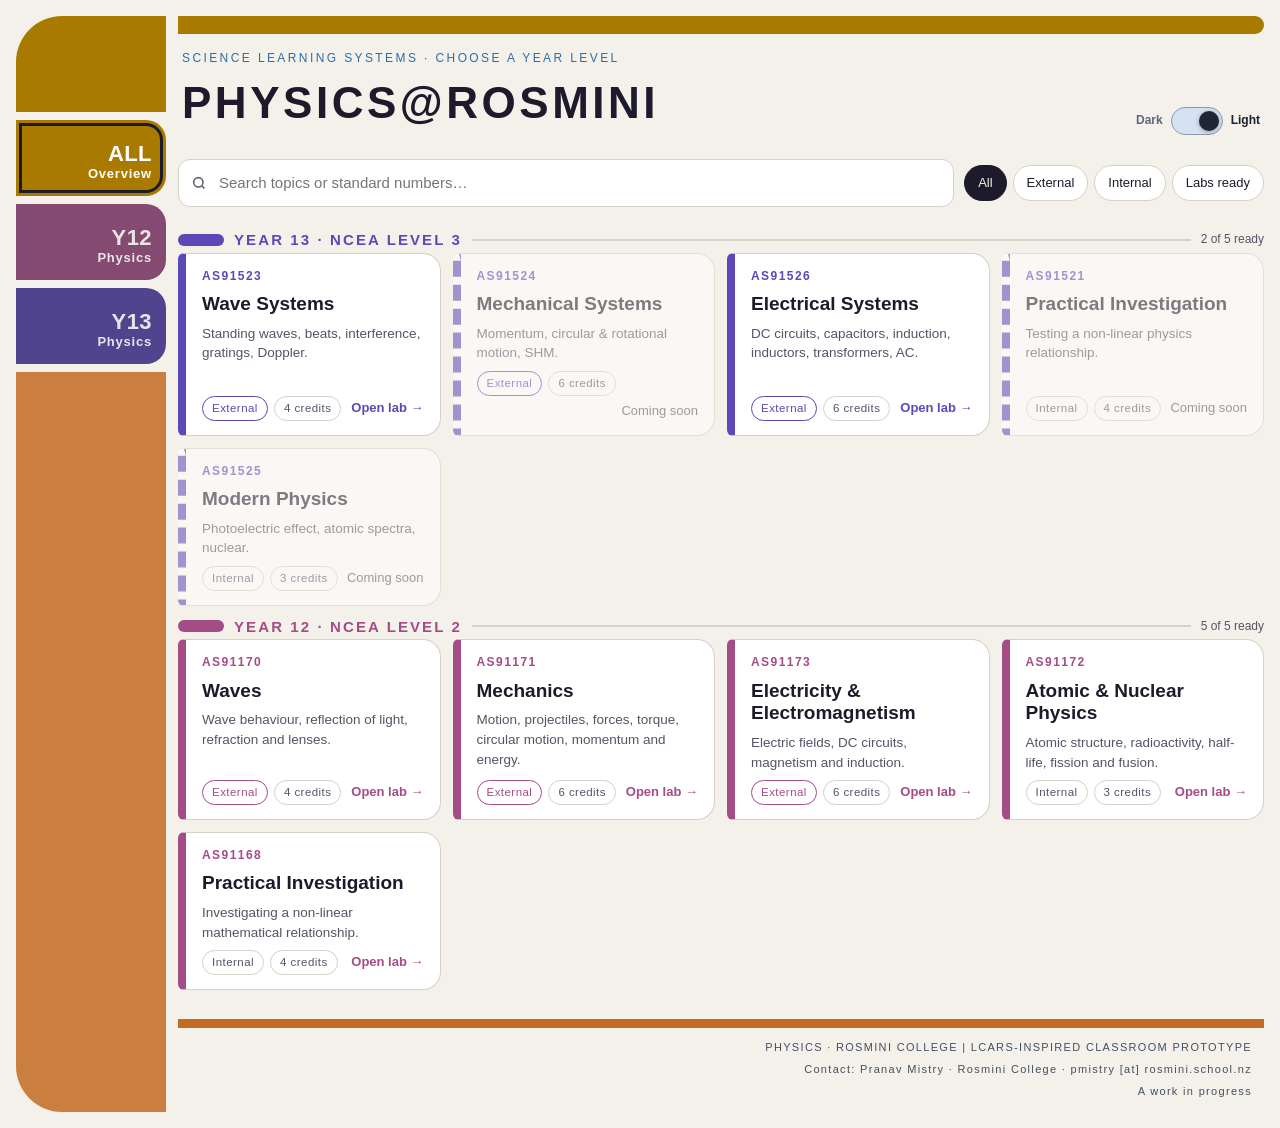
==== index.html @ 9a58778e "Year 12 Atomic & Nuclear Physics lab (AS91172), linked from the home page New y12/nuclear.html in th" ====
<!DOCTYPE html>
<html lang="en">
<head>
<!-- Google tag (gtag.js) -->
<script async src="https://www.googletagmanager.com/gtag/js?id=G-SY24GC7K0S"></script>
<script>
  window.dataLayer = window.dataLayer || [];
  function gtag(){dataLayer.push(arguments);}
  gtag('js', new Date());

  gtag('config', 'G-SY24GC7K0S');
</script>
<meta charset="utf-8">
<script>
/* Light or dark: follow the browser's setting. A choice made with the slider lasts for this visit only
   (shared with the labs), so the next visit matches the browser again. */
(function(){var t=null;try{t=sessionStorage.getItem('physics-theme')}catch(e){}
if(t!=='light'&&t!=='dark'){t=(window.matchMedia&&matchMedia('(prefers-color-scheme: light)').matches)?'light':'dark'}
document.documentElement.setAttribute('data-theme',t)})();
</script>
<meta name="viewport" content="width=device-width, initial-scale=1">
<title>Physics@Rosmini Hub</title>
<style>
/* ============================================================
   EDIT HERE ONLY: site address, link behaviour and the topic list
   are in the <script> block near the bottom (look for SITE and TOPICS).
   ============================================================ */
:root{
  --bg:#05060b;--panel:#121526;--panel2:#181c31;--ink:#f3edf5;--muted:#c2bed4;--line:#41445b;
  --orange:#f0a66a;--yellow:#f0cc6a;--pink:#d99ac6;--lav:#a99be4;--blue:#87bbec;
  --y12:var(--pink);--y13:var(--lav);--accent:var(--yellow);
}
@media (prefers-color-scheme:light){:root:not([data-theme="dark"]){
  --bg:#f4f1ea;--panel:#ffffff;--panel2:#f7f4ee;--ink:#1d1b2b;--muted:#565366;--line:#d6d1c6;
  --orange:#c46a22;--yellow:#a87b00;--pink:#a44c86;--lav:#5b49b8;--blue:#2b6ea8;
}}
:root[data-theme="light"]{
  --bg:#f4f1ea;--panel:#ffffff;--panel2:#f7f4ee;--ink:#1d1b2b;--muted:#565366;--line:#d6d1c6;
  --orange:#c46a22;--yellow:#a87b00;--pink:#a44c86;--lav:#5b49b8;--blue:#2b6ea8;
}
*{box-sizing:border-box}
html,body{margin:0}
body{background:var(--bg);color:var(--ink);font-family:Arial,Helvetica,sans-serif;line-height:1.45;-webkit-font-smoothing:antialiased}
a{color:inherit}
button{font:inherit;color:inherit}
.frame{display:grid;grid-template-columns:150px minmax(0,1fr);gap:0 12px;max-width:1280px;margin:0 auto;padding:16px}

/* ---------- LCARS rail ---------- */
.rail{display:flex;flex-direction:column;gap:8px}
.elbow{height:96px;background:var(--accent);border-radius:46px 0 0 0;position:relative}

.yr{border:0;cursor:pointer;text-align:right;padding:12px 14px;min-height:76px;border-radius:0 20px 20px 0;
  font-weight:700;letter-spacing:.06em;font-size:13px;color:#0b0c14;display:flex;flex-direction:column;justify-content:flex-end;align-items:flex-end;
  transition:transform .15s ease, filter .15s ease;filter:saturate(.75) brightness(.9)}
.yr .num{font-size:22px;letter-spacing:.02em;line-height:1}
.yr:hover{filter:none;transform:translateX(3px)}
.yr[aria-pressed="true"]{filter:none;outline:3px solid var(--ink);outline-offset:-6px}
.yr[data-y="all"]{background:var(--accent)}
:root[data-theme="light"] .yr{color:#fff}
@media (prefers-color-scheme:light){:root:not([data-theme="dark"]) .yr{color:#fff}}
.yr[data-y="12"]{background:var(--y12)}.yr[data-y="13"]{background:var(--y13)}
.rail-fill{flex:1;min-height:40px;background:var(--orange);border-radius:0 0 0 46px;opacity:.85}

/* ---------- main ---------- */
.main{display:flex;flex-direction:column;gap:12px;min-width:0}
.topbar{height:18px;background:var(--accent);border-radius:0 9px 9px 0}
.head{display:flex;justify-content:space-between;align-items:flex-end;gap:16px;flex-wrap:wrap;padding:4px 4px 0}
.eyebrow{font-size:12px;letter-spacing:.2em;text-transform:uppercase;color:var(--blue)}
h1{margin:4px 0 0;font-size:clamp(28px,4vw,44px);letter-spacing:.08em;text-transform:uppercase}
.head-right{display:flex;align-items:center;gap:12px}
.theme-switch-wrap{display:flex;align-items:center;gap:8px;font-size:12px;white-space:nowrap}
.theme-label-dark,.theme-label-light{font-weight:700}
.theme-label-dark{color:var(--ink)}.theme-label-light{color:var(--muted)}
:root[data-theme="light"] .theme-label-dark{color:#59687a}:root[data-theme="light"] .theme-label-light{color:#17212c}
.theme-switch{position:relative;display:inline-block;width:52px;height:28px;flex:0 0 auto}
.theme-switch input{opacity:0;width:0;height:0;position:absolute}
.theme-slider{position:absolute;inset:0;cursor:pointer;background:#343c58;border:1px solid #6b738d;border-radius:999px;transition:.2s}
.theme-slider:before{content:"";position:absolute;width:20px;height:20px;left:3px;top:3px;background:#fff;border-radius:50%;transition:.2s;box-shadow:0 1px 4px rgba(0,0,0,.35)}
.theme-switch input:checked + .theme-slider{background:#d6e2f2;border-color:#8a9bb1}
.theme-switch input:checked + .theme-slider:before{transform:translateX(24px);background:#1d2633}
.theme-switch input:focus-visible + .theme-slider{outline:2px solid var(--accent);outline-offset:2px}
.tools{display:flex;gap:10px;align-items:center;flex-wrap:wrap}
.search{flex:1;min-width:200px;position:relative}
.search input{width:100%;font:inherit;font-size:15px;color:var(--ink);background:var(--panel);border:1px solid var(--line);border-radius:12px;padding:12px 14px 12px 40px}
.search input:focus{outline:2px solid var(--accent);outline-offset:1px}
.search svg{position:absolute;left:13px;top:50%;transform:translateY(-50%);opacity:.7}
.chips{display:flex;gap:6px;flex-wrap:wrap}
.chip{border:1px solid var(--line);background:var(--panel);border-radius:999px;padding:8px 13px;font-size:13px;cursor:pointer}
.chip[aria-pressed="true"]{background:var(--ink);color:var(--bg);border-color:var(--ink)}

.notice{background:var(--panel);border:1px solid var(--orange);border-left:6px solid var(--orange);border-radius:10px;padding:10px 14px;font-size:14px}
.notice code{background:var(--panel2);padding:1px 5px;border-radius:4px}

.band{display:flex;align-items:center;gap:10px;margin:10px 0 2px}
.band .bar{height:12px;flex:0 0 46px;border-radius:6px;background:var(--c)}
.band h2{margin:0;font-size:15px;letter-spacing:.14em;text-transform:uppercase;color:var(--c)}
.band .line{flex:1;height:2px;background:var(--line)}
.band .count{font-size:12px;color:var(--muted)}

.grid{display:grid;grid-template-columns:repeat(auto-fill,minmax(250px,1fr));gap:12px}
.card{--c:var(--lav);position:relative;display:flex;flex-direction:column;gap:8px;text-decoration:none;background:var(--panel);
  border:1px solid var(--line);border-left:8px solid var(--c);border-radius:6px 18px 18px 6px;padding:14px 16px 14px 16px;min-height:150px;
  transition:transform .15s ease,border-color .15s ease,box-shadow .15s ease}
a.card:hover,a.card:focus-visible{transform:translateY(-3px);border-color:var(--c);box-shadow:0 10px 26px -14px var(--c);outline:none}
.card .code{font-size:12px;letter-spacing:.12em;text-transform:uppercase;color:var(--c);font-weight:700}
.card h3{margin:0;font-size:19px;line-height:1.2}
.card p{margin:0;font-size:13.5px;color:var(--muted)}
.card .meta{margin-top:auto;display:flex;gap:6px;flex-wrap:wrap;align-items:center}
.pill{font-size:11.5px;letter-spacing:.04em;border-radius:999px;padding:3px 9px;border:1px solid var(--line);color:var(--muted)}
.pill.ext{border-color:var(--c);color:var(--c)}
.go{margin-left:auto;font-weight:700;font-size:13px;color:var(--c)}
.card.soon{opacity:.55;border-left-style:dashed}
.card.soon .go{color:var(--muted);font-weight:400}
.empty{padding:26px;text-align:center;color:var(--muted);border:1px dashed var(--line);border-radius:12px}

.footer{border-top:9px solid var(--orange);margin-top:17px;padding:12px;text-align:right;color:var(--muted);font-size:11px;letter-spacing:.12em}
.footer span{display:inline-block;margin-top:6px}
:root[data-theme="light"] .footer{color:#435160}
@media (prefers-color-scheme:light){:root:not([data-theme="dark"]) .footer{color:#435160}}

/* ---------- phone ---------- */
@media (max-width:720px){
  .frame{grid-template-columns:1fr;padding:12px 16px}
  .rail{flex-direction:row;gap:6px;overflow-x:auto;order:0}
  .elbow,.rail-fill{display:none}
  .yr{min-height:52px;min-width:72px;flex:1;border-radius:14px;align-items:center;justify-content:center;text-align:center;padding:8px}
  .yr .num{font-size:17px}
  .main{margin-top:10px}
  .grid{grid-template-columns:1fr}
}
@media (prefers-reduced-motion:reduce){*{transition:none!important}}
</style>
</head>
<body>
<div class="frame">
  <nav class="rail" aria-label="Year level">
    <div class="elbow" aria-hidden="true"></div>
    <div id="yearButtons" style="display:contents"></div>
    <div class="rail-fill" aria-hidden="true"></div>
  </nav>

  <main class="main">
    <div class="topbar" aria-hidden="true"></div>
    <div class="head">
      <div>
        <div class="eyebrow" id="eyebrow">Science learning systems</div>
        <h1 id="title">Physics@Rosmini</h1>
      </div>
      <div class="head-right">
        <div aria-label="Page colour theme" class="theme-switch-wrap"><span class="theme-label-dark">Dark</span><label class="theme-switch" title="Switch between dark and light mode"><input aria-label="Use light mode" id="themeToggle" type="checkbox"/><span class="theme-slider"></span></label><span class="theme-label-light">Light</span></div>
      </div>
    </div>

    <div id="notice"></div>

    <div class="tools">
      <label class="search"><span class="visually-hidden" style="position:absolute;left:-9999px">Search topics</span>
        <svg width="16" height="16" viewBox="0 0 24 24" fill="none" stroke="currentColor" stroke-width="2.4" aria-hidden="true"><circle cx="11" cy="11" r="7"/><path d="m20 20-3.5-3.5"/></svg>
        <input id="q" type="search" placeholder="Search topics or standard numbers…" autocomplete="off">
      </label>
      <div class="chips" role="group" aria-label="Assessment type">
        <button class="chip" data-f="all" aria-pressed="true" type="button">All</button>
        <button class="chip" data-f="ext" aria-pressed="false" type="button">External</button>
        <button class="chip" data-f="int" aria-pressed="false" type="button">Internal</button>
        <button class="chip" data-f="live" aria-pressed="false" type="button">Labs ready</button>
      </div>
    </div>

    <div id="out"></div>

    <footer class="footer">PHYSICS · ROSMINI COLLEGE   |   LCARS-INSPIRED CLASSROOM PROTOTYPE<br/><span>Contact: Pranav Mistry · Rosmini College · pmistry [at] rosmini.school.nz</span><br/><span>A work in progress</span></footer>
  </main>
</div>

<script>
/* =================================================================
   1. SITE SETTINGS
   This hub lives at the top of the GitHub repository (index.html).
   Labs sit in year folders, e.g. y13/waves.html, and are linked with
   short paths in TOPICS below. Short paths open in the same tab.
   linkTarget: only used for full web addresses (https://...), e.g. NZQA links.
   startYear:  "all", 12 or 13. You can also open the hub on a year
               by adding #13 to its address, e.g. .../physics/#13
   ================================================================= */
const SITE = {
  linkTarget: "_blank",
  startYear: "all",
};

/* =================================================================
   2. YEAR LEVELS (rail buttons)
   ================================================================= */
const YEARS = [
  { y: 12, label: "Year 12", sub: "Physics · NCEA Level 2" },
  { y: 13, label: "Year 13", sub: "Physics · NCEA Level 3" },
];

/* =================================================================
   3. TOPICS: one line per card.
   path: the lab's file inside the repository, e.g. "y13/waves.html".
         Leave as "" and the card shows "Coming soon".
   type: "ext" or "int".  as: standard number (or "").
   ================================================================= */
const TOPICS = [
  // ---- Year 13 · NCEA Level 3 Physics ----
  { y:13, as:"91523", title:"Wave Systems", blurb:"Standing waves, beats, interference, gratings, Doppler.", cr:4, type:"ext", path:"y13/waves.html" },
  { y:13, as:"91524", title:"Mechanical Systems", blurb:"Momentum, circular & rotational motion, SHM.", cr:6, type:"ext", path:"" },
  { y:13, as:"91526", title:"Electrical Systems", blurb:"DC circuits, capacitors, induction, inductors, transformers, AC.", cr:6, type:"ext", path:"y13/electrical.html" },
  { y:13, as:"91521", title:"Practical Investigation", blurb:"Testing a non-linear physics relationship.", cr:4, type:"int", path:"" },
  { y:13, as:"91525", title:"Modern Physics", blurb:"Photoelectric effect, atomic spectra, nuclear.", cr:3, type:"int", path:"" },

  // ---- Year 12 · NCEA Level 2 Physics ----
  { y:12, as:"91170", title:"Waves", blurb:"Wave behaviour, reflection of light, refraction and lenses.", cr:4, type:"ext", path:"y12/waves.html" },
  { y:12, as:"91171", title:"Mechanics", blurb:"Motion, projectiles, forces, torque, circular motion, momentum and energy.", cr:6, type:"ext", path:"y12/mechanics.html" },
  { y:12, as:"91173", title:"Electricity & Electromagnetism", blurb:"Electric fields, DC circuits, magnetism and induction.", cr:6, type:"ext", path:"y12/electricity.html" },
  { y:12, as:"91172", title:"Atomic & Nuclear Physics", blurb:"Atomic structure, radioactivity, half-life, fission and fusion.", cr:3, type:"int", path:"y12/nuclear.html" },
  { y:12, as:"91168", title:"Practical Investigation", blurb:"Investigating a non-linear mathematical relationship.", cr:4, type:"int", path:"y12/practical.html" },
];

/* ======================= no need to edit below ======================= */
const $ = (id) => document.getElementById(id);
const store = { get(k){ try { return localStorage.getItem(k); } catch(e){ return null; } },
                set(k,v){ try { localStorage.setItem(k,v); } catch(e){} } };
const colour = (y) => `var(--y${y})`;

let state = { year: String(SITE.startYear), filter: "all", q: "" };

function url(t){ return t.path || ""; }
function esc(s){ return String(s).replace(/[&<>"]/g, c => ({"&":"&amp;","<":"&lt;",">":"&gt;",'"':"&quot;"}[c])); }

function rail(){
  const btns = [{ y:"all", label:"All years" }, ...YEARS];
  $("yearButtons").innerHTML = btns.map(b => {
    const num = b.y === "all" ? "ALL" : "Y" + b.y;
    return `<button class="yr" type="button" data-y="${b.y}" aria-pressed="${String(b.y)===state.year}">
      <span class="num">${num}</span><span>${b.y === "all" ? "Overview" : "Physics"}</span></button>`;
  }).join("");
  document.querySelectorAll(".yr").forEach(b => b.addEventListener("click", () => {
    state.year = b.dataset.y; store.set("hub-year", state.year); render();
  }));
}

function card(t){
  const href = url(t), soon = !href, c = colour(t.y);
  const tag = soon ? "div" : "a";
  const external = /^https?:/i.test(href);
  const attrs = soon ? `aria-disabled="true"` : (external ? `href="${esc(href)}" target="${esc(SITE.linkTarget)}" rel="noopener"` : `href="${esc(href)}"`);
  const code = t.as ? `AS${t.as}` : `Year ${t.y}`;
  return `<${tag} class="card${soon ? " soon" : ""}" style="--c:${c}" ${attrs}>
    <span class="code">${esc(code)}</span>
    <h3>${esc(t.title)}</h3>
    <p>${esc(t.blurb || "")}</p>
    <div class="meta">
      <span class="pill ${t.type}">${t.type === "ext" ? "External" : "Internal"}</span>
      ${t.cr ? `<span class="pill">${esc(t.cr)} credits</span>` : ""}
      <span class="go">${soon ? "Coming soon" : "Open lab →"}</span>
    </div></${tag}>`;
}

function render(){
  document.querySelectorAll(".yr").forEach(b => b.setAttribute("aria-pressed", String(b.dataset.y === state.year)));
  document.querySelectorAll(".chip").forEach(b => b.setAttribute("aria-pressed", String(b.dataset.f === state.filter)));
  const yr = YEARS.find(y => String(y.y) === state.year);
  $("title").textContent = yr ? `${yr.label} Physics` : "Physics@Rosmini";
  $("eyebrow").textContent = yr ? yr.sub : "Science learning systems · choose a year level";
  document.documentElement.style.setProperty("--accent", yr ? colour(yr.y) : "var(--yellow)");

  const q = state.q.trim().toLowerCase();
  const match = (t) =>
    (state.year === "all" || String(t.y) === state.year) &&
    (state.filter === "all" || (state.filter === "live" ? !!t.path : t.type === state.filter)) &&
    (!q || [t.title, t.blurb, t.as, "y" + t.y, "year " + t.y].join(" ").toLowerCase().includes(q));

  const groups = YEARS.filter(y => state.year === "all" || String(y.y) === state.year)
    .slice().sort((a,b) => b.y - a.y)
    .map(y => ({ y, items: TOPICS.filter(t => t.y === y.y && match(t)) }))
    .filter(g => g.items.length);

  $("out").innerHTML = groups.length ? groups.map(g => `
    <section style="--c:${colour(g.y.y)}">
      <div class="band"><span class="bar"></span><h2>${esc(g.y.label)} · ${esc(g.y.sub.split("·").pop().trim())}</h2><span class="line"></span>
        <span class="count">${g.items.filter(t=>t.path).length} of ${g.items.length} ready</span></div>
      <div class="grid">${g.items.map(card).join("")}</div>
    </section>`).join("") : `<div class="empty">No topics match “${esc(state.q)}”.</div>`;
}



$("q").addEventListener("input", e => { state.q = e.target.value; render(); });
document.querySelectorAll(".chip").forEach(b => b.addEventListener("click", () => { state.filter = b.dataset.f; render(); }));

// theme: follow the browser's light/dark setting; the slider overrides it for this visit only
(function(){
  const t = $("themeToggle"), root = document.documentElement;
  const sync = () => { t.checked = root.dataset.theme === "light"; };
  sync();
  t.addEventListener("change", () => {
    root.dataset.theme = t.checked ? "light" : "dark";
    try { sessionStorage.setItem("physics-theme", root.dataset.theme); } catch (e) {}
  });
  const os = window.matchMedia ? matchMedia("(prefers-color-scheme: light)") : null;
  if (os) {
    const follow = () => { try { sessionStorage.removeItem("physics-theme"); } catch (e) {} root.dataset.theme = os.matches ? "light" : "dark"; sync(); };
    os.addEventListener ? os.addEventListener("change", follow) : os.addListener(follow);
  }
  try { localStorage.removeItem("hub-theme"); } catch (e) {}
})();

// start
if (SITE.startYear === "all") { const s = store.get("hub-year"); if (s && ["12","13","all"].includes(s)) state.year = s; }
const h = location.hash.replace("#","").replace(/^y/i,"");
if (["12","13","all"].includes(h)) state.year = h;
rail(); render();
</script>
</body>
</html>
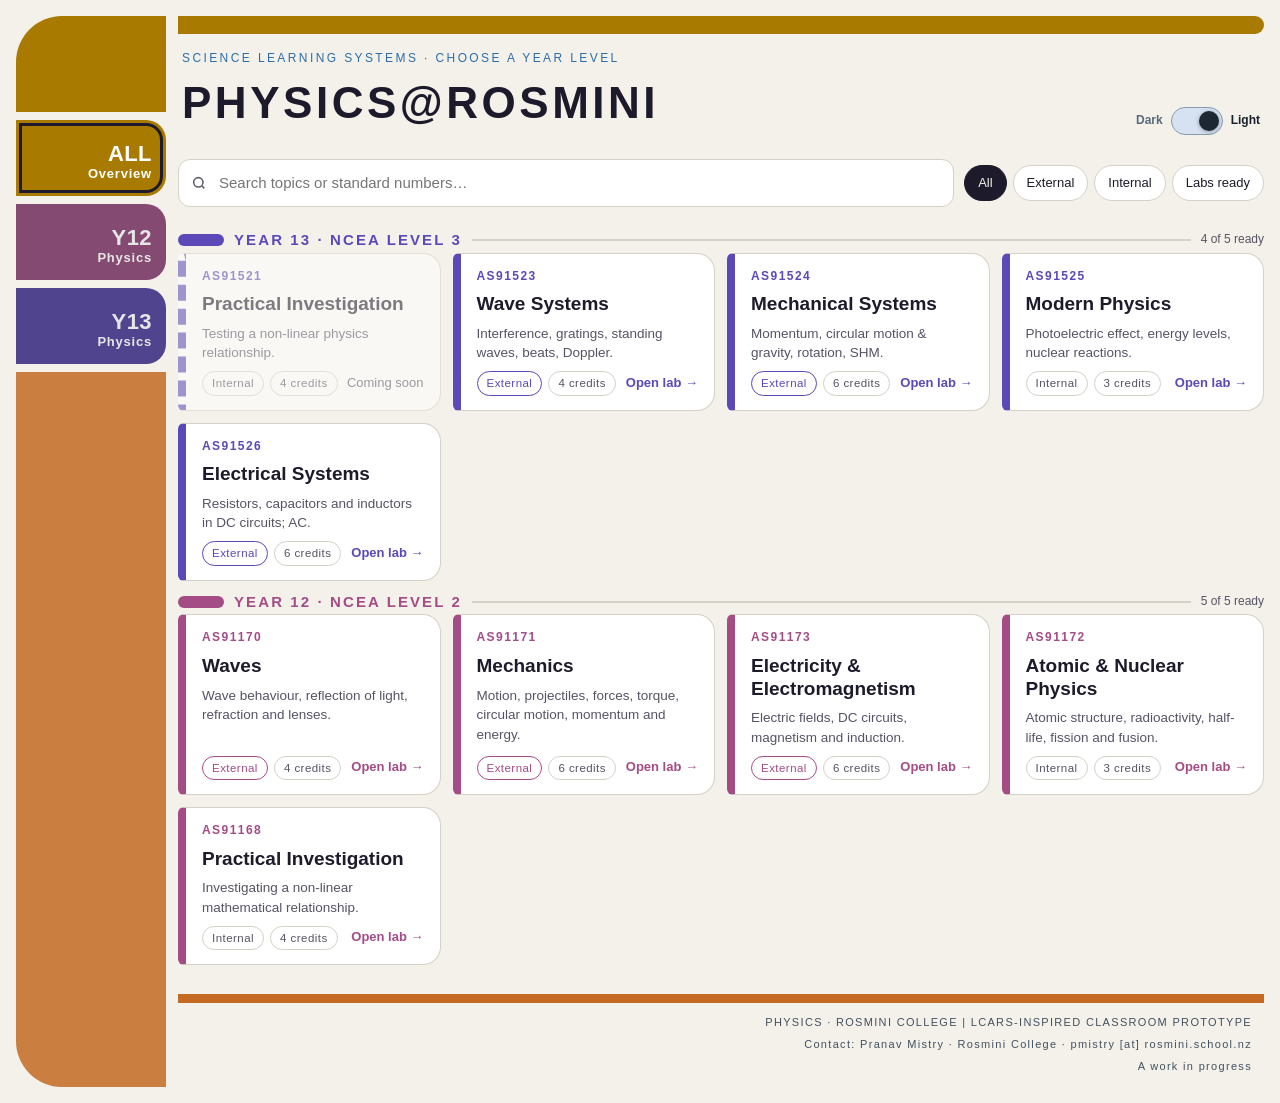
==== commit 43bf651a: "v1.9: Year 13 Mechanics and Modern Physics labs; Waves and Electrical follow the ESA chapters - New " ====
--- a/index.html
+++ b/index.html
@@ -202,12 +202,12 @@
    type: "ext" or "int".  as: standard number (or "").
    ================================================================= */
 const TOPICS = [
-  // ---- Year 13 · NCEA Level 3 Physics ----
-  { y:13, as:"91523", title:"Wave Systems", blurb:"Standing waves, beats, interference, gratings, Doppler.", cr:4, type:"ext", path:"y13/waves.html" },
-  { y:13, as:"91524", title:"Mechanical Systems", blurb:"Momentum, circular & rotational motion, SHM.", cr:6, type:"ext", path:"" },
-  { y:13, as:"91526", title:"Electrical Systems", blurb:"DC circuits, capacitors, induction, inductors, transformers, AC.", cr:6, type:"ext", path:"y13/electrical.html" },
+  // ---- Year 13 · NCEA Level 3 Physics (in ESA study guide order) ----
   { y:13, as:"91521", title:"Practical Investigation", blurb:"Testing a non-linear physics relationship.", cr:4, type:"int", path:"" },
-  { y:13, as:"91525", title:"Modern Physics", blurb:"Photoelectric effect, atomic spectra, nuclear.", cr:3, type:"int", path:"" },
+  { y:13, as:"91523", title:"Wave Systems", blurb:"Interference, gratings, standing waves, beats, Doppler.", cr:4, type:"ext", path:"y13/waves.html" },
+  { y:13, as:"91524", title:"Mechanical Systems", blurb:"Momentum, circular motion & gravity, rotation, SHM.", cr:6, type:"ext", path:"y13/mechanics.html" },
+  { y:13, as:"91525", title:"Modern Physics", blurb:"Photoelectric effect, energy levels, nuclear reactions.", cr:3, type:"int", path:"y13/modern.html" },
+  { y:13, as:"91526", title:"Electrical Systems", blurb:"Resistors, capacitors and inductors in DC circuits; AC.", cr:6, type:"ext", path:"y13/electrical.html" },
 
   // ---- Year 12 · NCEA Level 2 Physics ----
   { y:12, as:"91170", title:"Waves", blurb:"Wave behaviour, reflection of light, refraction and lenses.", cr:4, type:"ext", path:"y12/waves.html" },
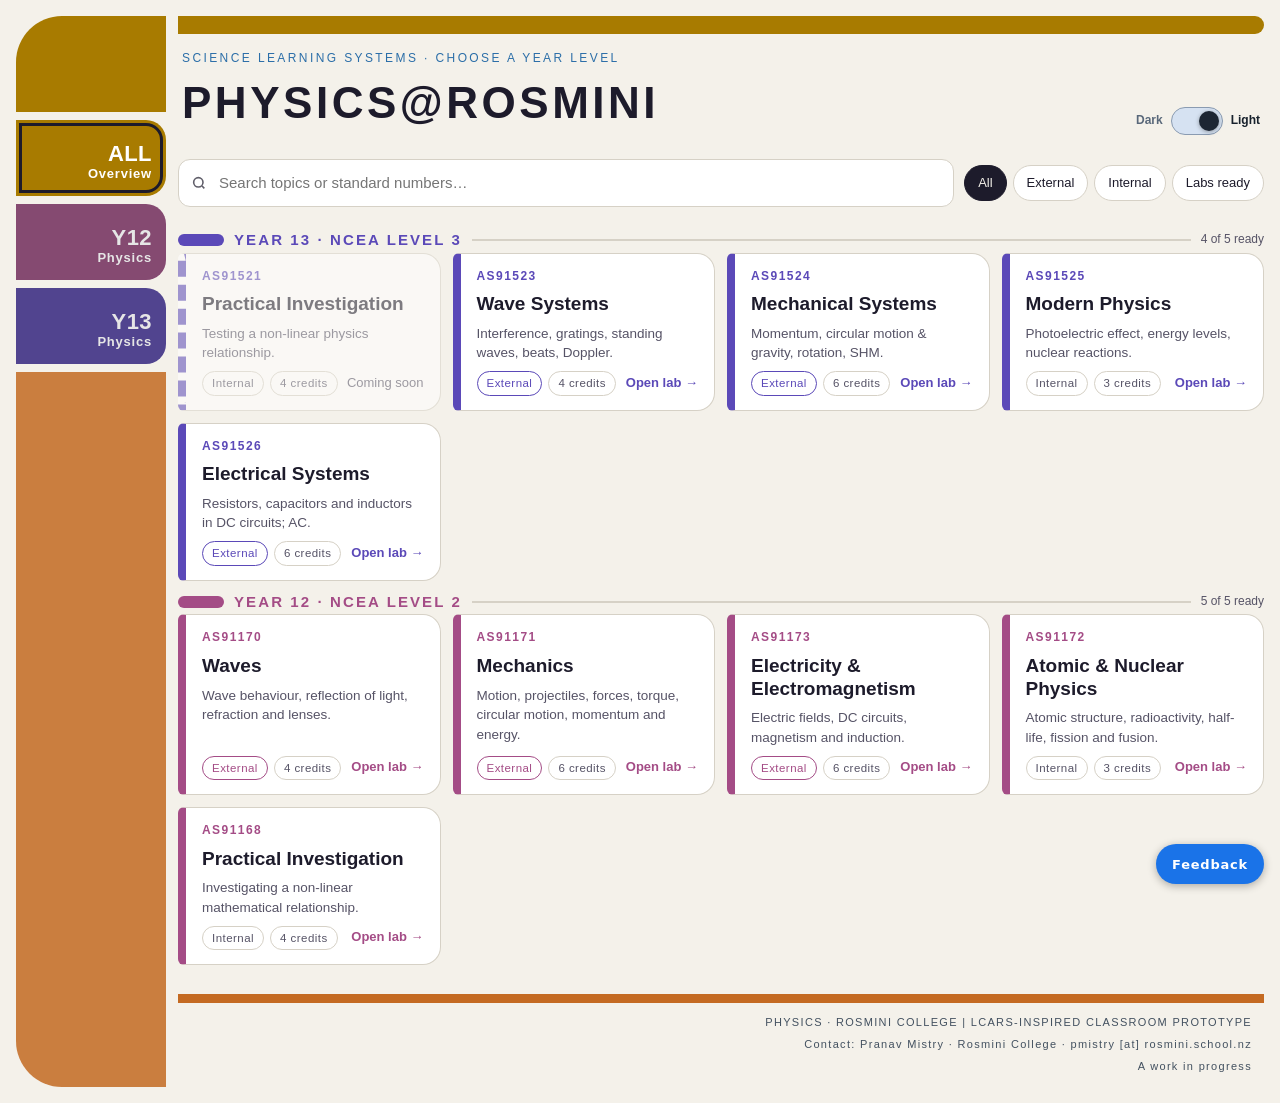
==== commit 3f44c257: "Add temporary feedback button to every page Adds a fixed Feedback button (bottom-right) on index.htm" ====
--- a/index.html
+++ b/index.html
@@ -312,5 +312,5 @@
 if (["12","13","all"].includes(h)) state.year = h;
 rail(); render();
 </script>
-</body>
+<!-- feedback-button:start (temporary; remove when the site is finished) --><a class="fb-float" href="https://docs.google.com/forms/d/e/1FAIpQLSchizHUA4RxM-53Heo9GMfAC-XPuQLlhhcqRJeMv4dWc9PETw/viewform?usp=publish-editor" target="_blank" rel="noopener" title="Send feedback or a feature request (opens a form)">Feedback</a><style>.fb-float{position:fixed;right:16px;bottom:16px;z-index:9999;display:inline-flex;align-items:center;height:40px;padding:0 16px;border-radius:999px;background:#1a73e8;color:#fff;font:600 13px/1 system-ui,sans-serif;letter-spacing:.06em;text-decoration:none;box-shadow:0 2px 8px rgba(0,0,0,.3)}.fb-float:hover{filter:brightness(1.1)}</style><!-- feedback-button:end --></body>
 </html>
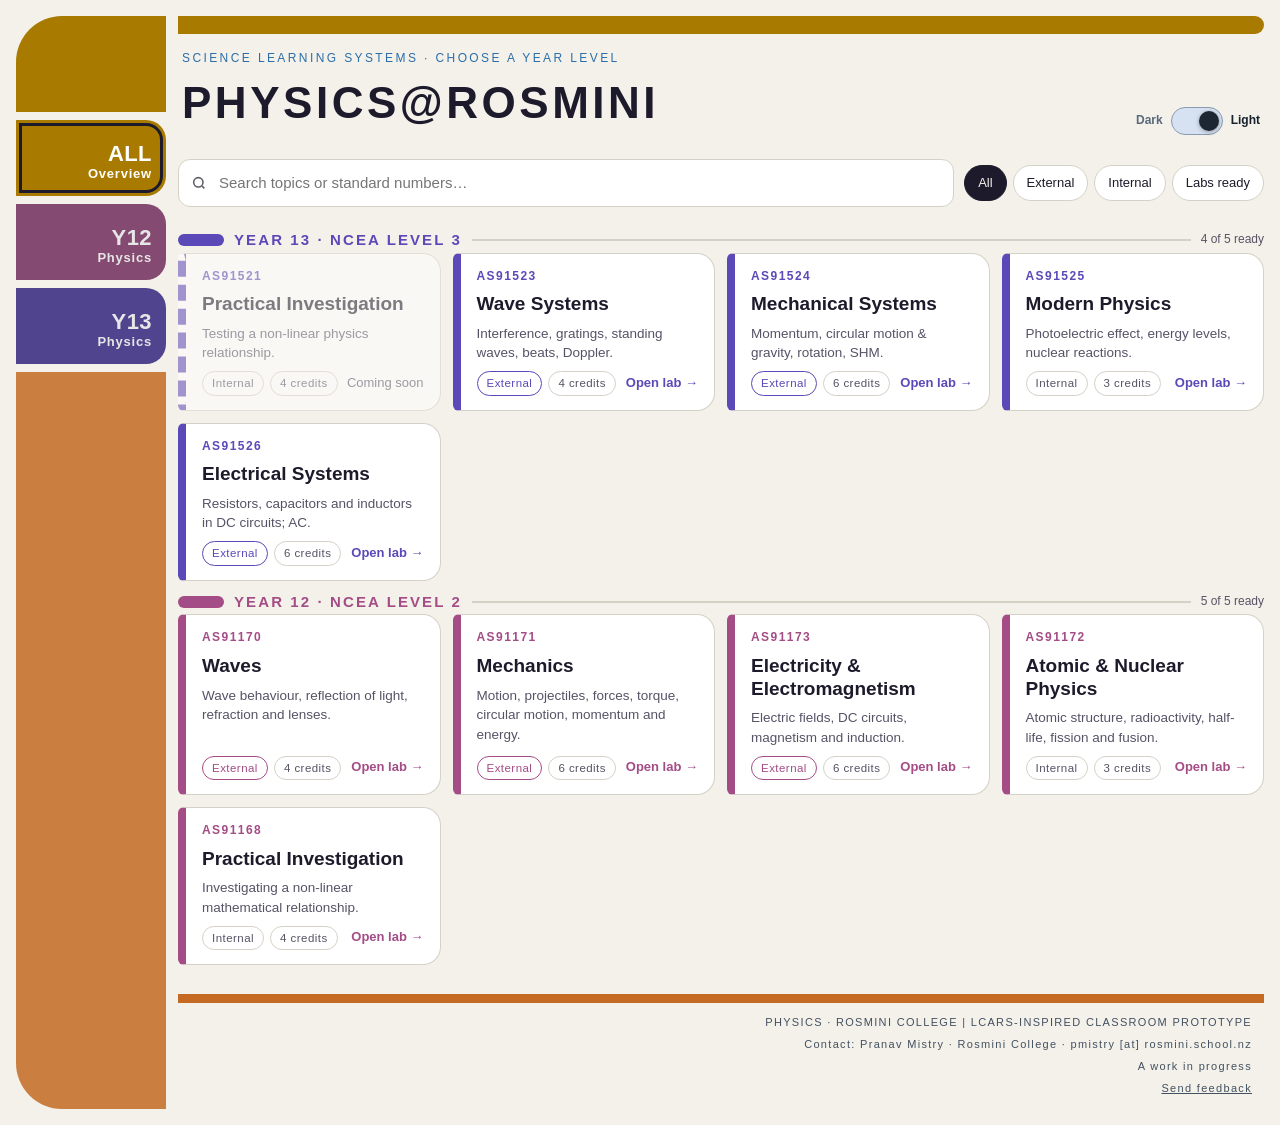
==== commit 299c5e80: "Add feedback link to the site footer Adds a "Send feedback" link to the footer of index.html and all" ====
--- a/index.html
+++ b/index.html
@@ -168,7 +168,7 @@
 
     <div id="out"></div>
 
-    <footer class="footer">PHYSICS · ROSMINI COLLEGE   |   LCARS-INSPIRED CLASSROOM PROTOTYPE<br/><span>Contact: Pranav Mistry · Rosmini College · pmistry [at] rosmini.school.nz</span><br/><span>A work in progress</span></footer>
+    <footer class="footer">PHYSICS · ROSMINI COLLEGE   |   LCARS-INSPIRED CLASSROOM PROTOTYPE<br/><span>Contact: Pranav Mistry · Rosmini College · pmistry [at] rosmini.school.nz</span><br/><span>A work in progress</span><br/><span><a href="https://docs.google.com/forms/d/e/1FAIpQLSchizHUA4RxM-53Heo9GMfAC-XPuQLlhhcqRJeMv4dWc9PETw/viewform?usp=publish-editor" target="_blank" rel="noopener" style="color:inherit">Send feedback</a></span></footer>
   </main>
 </div>
 
@@ -312,5 +312,5 @@
 if (["12","13","all"].includes(h)) state.year = h;
 rail(); render();
 </script>
-<!-- feedback-button:start (temporary; remove when the site is finished) --><a class="fb-float" href="https://docs.google.com/forms/d/e/1FAIpQLSchizHUA4RxM-53Heo9GMfAC-XPuQLlhhcqRJeMv4dWc9PETw/viewform?usp=publish-editor" target="_blank" rel="noopener" title="Send feedback or a feature request (opens a form)">Feedback</a><style>.fb-float{position:fixed;right:16px;bottom:16px;z-index:9999;display:inline-flex;align-items:center;height:40px;padding:0 16px;border-radius:999px;background:#1a73e8;color:#fff;font:600 13px/1 system-ui,sans-serif;letter-spacing:.06em;text-decoration:none;box-shadow:0 2px 8px rgba(0,0,0,.3)}.fb-float:hover{filter:brightness(1.1)}</style><!-- feedback-button:end --></body>
+</body>
 </html>
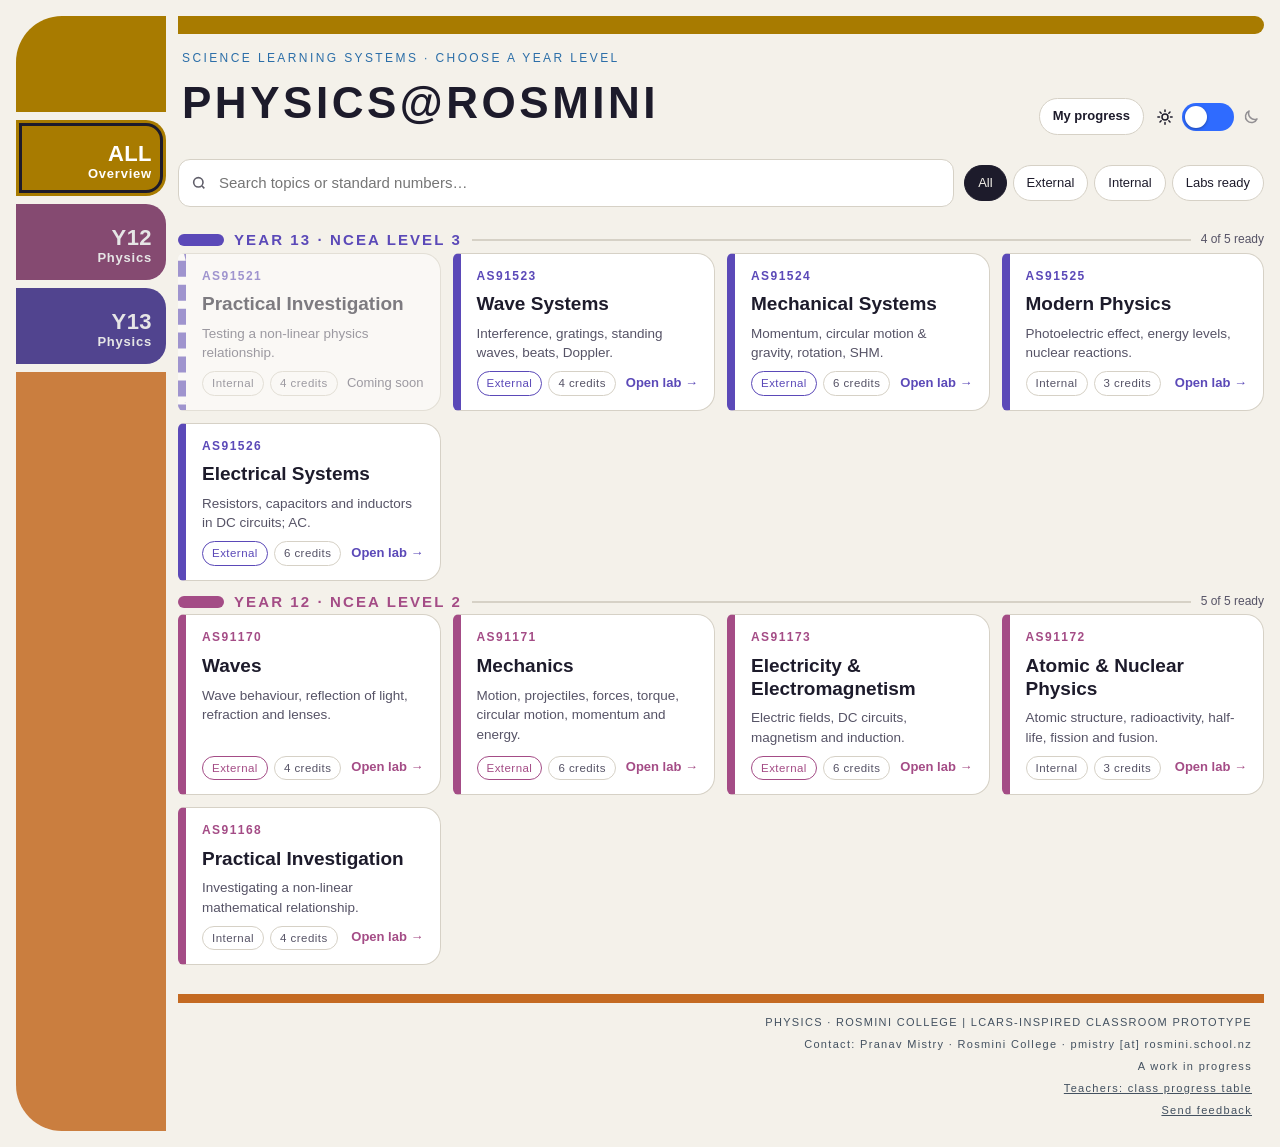
==== commit e8e891b4: "v1.26: one progress page for the whole website, and a sun/moon theme switch - New My progress page (" ====
--- a/index.html
+++ b/index.html
@@ -130,6 +130,20 @@
 }
 @media (prefers-reduced-motion:reduce){*{transition:none!important}}
 </style>
+<style id="theme-switch-style">
+/* sun / moon theme switch (same on every page) */
+.theme-switch-wrap{display:inline-flex!important;align-items:center!important;justify-content:center!important;gap:8px!important}
+.theme-switch-wrap .theme-ico{display:inline-flex;color:inherit;opacity:.45;transition:opacity .2s}
+.theme-switch-wrap:not(:has(input:checked)) .theme-ico-moon,.theme-switch-wrap:has(input:checked) .theme-ico-sun{opacity:1}
+.theme-switch-wrap .theme-switch{position:relative!important;display:inline-block!important;width:52px!important;height:28px!important;flex:0 0 auto}
+.theme-switch-wrap .theme-switch input{opacity:0;width:0;height:0;position:absolute}
+.theme-switch-wrap .theme-slider{position:absolute!important;inset:0!important;cursor:pointer;background:#2f6bff!important;border:0!important;border-radius:999px!important;transition:background .2s!important}
+.theme-switch-wrap .theme-slider:before{content:""!important;position:absolute!important;width:22px!important;height:22px!important;left:3px!important;top:3px!important;border-radius:50%!important;background:#0f1730!important;box-shadow:0 1px 3px rgba(0,0,0,.35)!important;transform:translateX(24px)!important;transition:transform .2s,background .2s!important}
+.theme-switch-wrap .theme-switch input:checked+.theme-slider{background:#2f6bff!important}
+.theme-switch-wrap .theme-switch input:checked+.theme-slider:before{transform:translateX(0)!important;background:#fff!important}
+.theme-switch-wrap .theme-switch input:focus-visible+.theme-slider{outline:2px solid currentColor!important;outline-offset:2px!important}
+@media (prefers-reduced-motion:reduce){.theme-switch-wrap .theme-slider,.theme-switch-wrap .theme-slider:before{transition:none!important}}
+</style>
 </head>
 <body>
 <div class="frame">
@@ -147,7 +161,8 @@
         <h1 id="title">Physics@Rosmini</h1>
       </div>
       <div class="head-right">
-        <div aria-label="Page colour theme" class="theme-switch-wrap"><span class="theme-label-dark">Dark</span><label class="theme-switch" title="Switch between dark and light mode"><input aria-label="Use light mode" id="themeToggle" type="checkbox"/><span class="theme-slider"></span></label><span class="theme-label-light">Light</span></div>
+        <a class="chip myprog" href="progress.html" style="text-decoration:none;font-weight:700" title="Your progress for every topic: save it, or send it to your teacher">My progress</a>
+        <div aria-label="Page colour theme" class="theme-switch-wrap"><span aria-hidden="true" class="theme-ico theme-ico-sun"><svg viewBox="0 0 24 24" width="18" height="18" fill="none" stroke="currentColor" stroke-width="2" stroke-linecap="round"><circle cx="12" cy="12" r="4"/><path d="M12 2.5v2.2M12 19.3v2.2M2.5 12h2.2M19.3 12h2.2M5.3 5.3l1.6 1.6M17.1 17.1l1.6 1.6M5.3 18.7l1.6-1.6M17.1 6.9l1.6-1.6"/></svg></span><label class="theme-switch" title="Light or dark mode"><input aria-label="Use light mode" id="themeToggle" type="checkbox"/><span class="theme-slider"></span></label><span aria-hidden="true" class="theme-ico theme-ico-moon"><svg viewBox="0 0 24 24" width="18" height="18" fill="none" stroke="currentColor" stroke-width="2" stroke-linejoin="round"><path d="M20 14.5A8 8 0 0 1 9.5 4a8 8 0 1 0 10.5 10.5z"/></svg></span></div>
       </div>
     </div>
 
@@ -168,7 +183,7 @@
 
     <div id="out"></div>
 
-    <footer class="footer">PHYSICS · ROSMINI COLLEGE   |   LCARS-INSPIRED CLASSROOM PROTOTYPE<br/><span>Contact: Pranav Mistry · Rosmini College · pmistry [at] rosmini.school.nz</span><br/><span>A work in progress</span><br/><span><a href="https://docs.google.com/forms/d/e/1FAIpQLSchizHUA4RxM-53Heo9GMfAC-XPuQLlhhcqRJeMv4dWc9PETw/viewform?usp=publish-editor" target="_blank" rel="noopener" style="color:inherit">Send feedback</a></span></footer>
+    <footer class="footer">PHYSICS · ROSMINI COLLEGE   |   LCARS-INSPIRED CLASSROOM PROTOTYPE<br/><span>Contact: Pranav Mistry · Rosmini College · pmistry [at] rosmini.school.nz</span><br/><span>A work in progress</span><br/><span><a href="teacher.html" style="color:inherit">Teachers: class progress table</a></span><br/><span><a href="https://docs.google.com/forms/d/e/1FAIpQLSchizHUA4RxM-53Heo9GMfAC-XPuQLlhhcqRJeMv4dWc9PETw/viewform?usp=publish-editor" target="_blank" rel="noopener" style="color:inherit">Send feedback</a></span></footer>
   </main>
 </div>
 
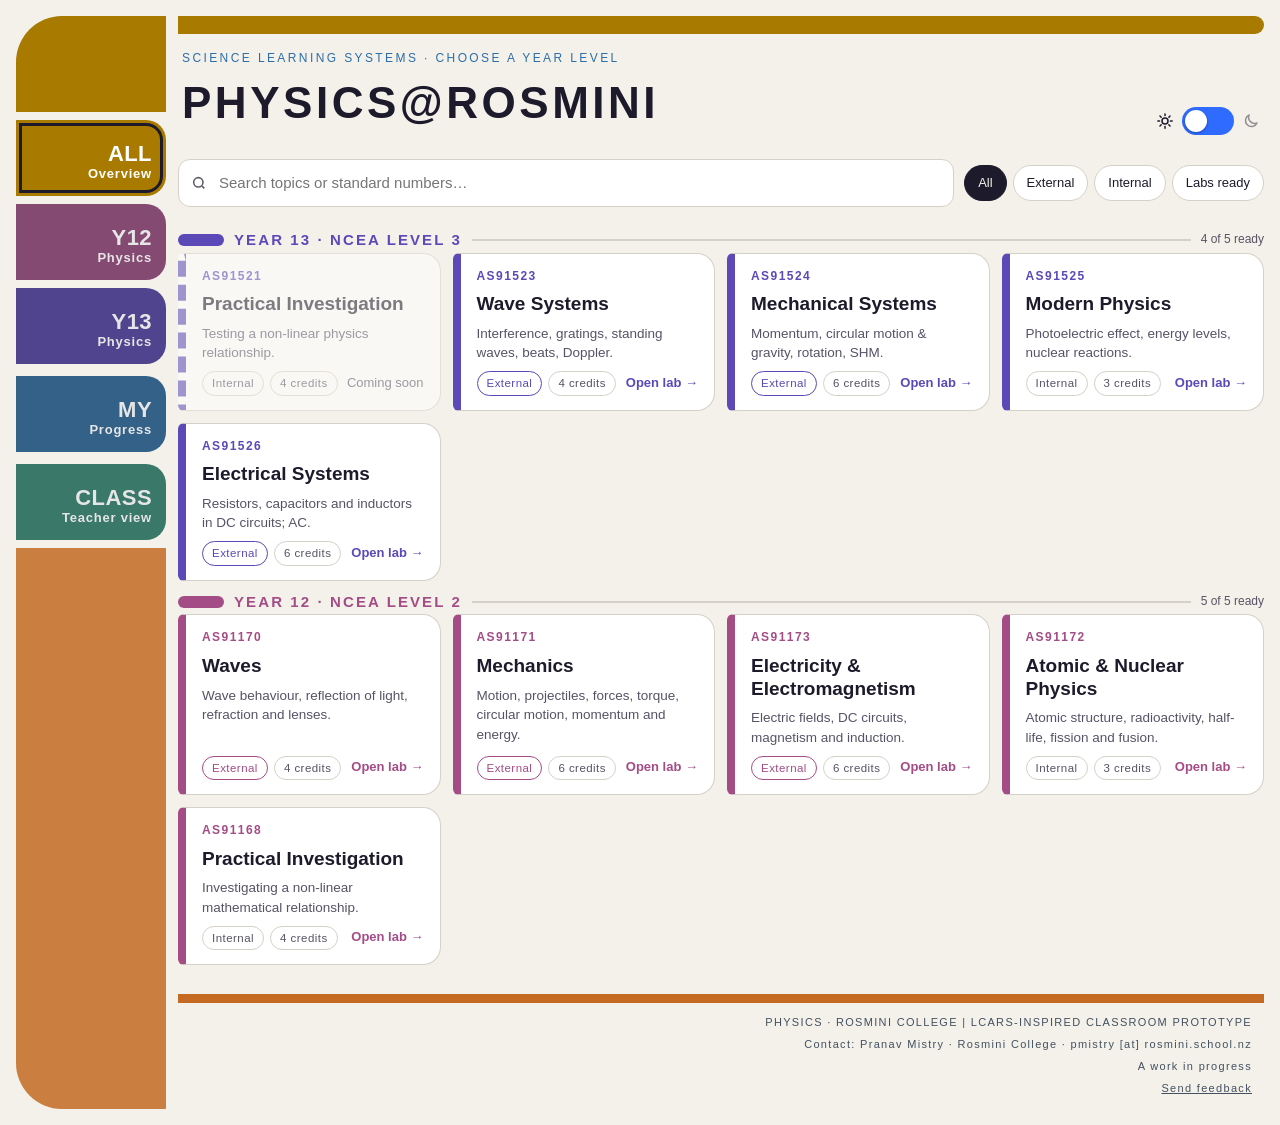
==== commit e4a589d7: "v1.28: My progress and Teacher view move onto the home page - Two new rail buttons on the home page " ====
--- a/index.html
+++ b/index.html
@@ -43,7 +43,7 @@
 body{background:var(--bg);color:var(--ink);font-family:Arial,Helvetica,sans-serif;line-height:1.45;-webkit-font-smoothing:antialiased}
 a{color:inherit}
 button{font:inherit;color:inherit}
-.frame{display:grid;grid-template-columns:150px minmax(0,1fr);gap:0 12px;max-width:1280px;margin:0 auto;padding:16px}
+.frame{display:grid;grid-template-columns:150px minmax(0,1fr);gap:0 12px;max-width:none;margin:0;padding:16px}
 
 /* ---------- LCARS rail ---------- */
 .rail{display:flex;flex-direction:column;gap:8px}
@@ -129,6 +129,67 @@
   .grid{grid-template-columns:1fr}
 }
 @media (prefers-reduced-motion:reduce){*{transition:none!important}}
+
+.lede{margin:0;color:var(--muted);max-width:78ch}
+.panel{background:var(--panel);border:1px solid var(--line);border-radius:6px 18px 18px 6px;border-left:8px solid var(--c,var(--orange));padding:14px 16px;display:flex;flex-direction:column;gap:10px}
+.panel h2{margin:0;font-size:15px;letter-spacing:.14em;text-transform:uppercase;color:var(--c,var(--orange))}
+.panel p{margin:0}
+.row{display:flex;gap:8px;flex-wrap:wrap;align-items:center}
+.field{display:flex;flex-direction:column;gap:4px;font-size:13px;color:var(--muted);min-width:220px;flex:1}
+.field input,textarea{font:inherit;font-size:15px;color:var(--ink);background:var(--panel2);border:1px solid var(--line);border-radius:10px;padding:10px 12px;width:100%}
+textarea{font-family:ui-monospace,Menlo,Consolas,monospace;font-size:12.5px;resize:vertical;word-break:break-all}
+.field input:focus,textarea:focus{outline:2px solid var(--accent);outline-offset:1px}
+.btn{border:0;cursor:pointer;border-radius:999px;padding:9px 16px;font-weight:700;font-size:13.5px;letter-spacing:.03em;background:var(--accent);color:#0b0c14;text-decoration:none;display:inline-flex;align-items:center;gap:6px}
+.btn.alt{background:transparent;color:var(--ink);border:1px solid var(--line)}
+.btn.warn{background:transparent;color:var(--pink);border:1px solid var(--pink)}
+.btn:hover{filter:brightness(1.08)}
+.btn:focus-visible{outline:2px solid var(--ink);outline-offset:2px}
+:root[data-theme="light"] .btn:not(.alt):not(.warn){color:#fff}
+.msg{font-size:14px;padding:8px 12px;border-radius:10px;background:var(--panel2);border-left:5px solid var(--blue)}
+.msg.bad{border-left-color:var(--pink)}
+.msg[hidden]{display:none}
+.facts{display:grid;grid-template-columns:repeat(auto-fit,minmax(150px,1fr));gap:10px}
+.facts div{background:var(--panel);border:1px solid var(--line);border-radius:12px;padding:10px 12px}
+.facts span{display:block;font-size:11.5px;letter-spacing:.12em;text-transform:uppercase;color:var(--muted)}
+.facts b{font-size:22px}
+.stack{display:flex;height:12px;border-radius:6px;overflow:hidden;background:var(--panel2);border:1px solid var(--line)}
+.stack i{display:block;height:100%}
+.stack .c{background:#7fcf8a}.stack .g{background:var(--yellow)}.stack .n{background:var(--pink)}
+.key{display:flex;gap:12px;flex-wrap:wrap;font-size:12px;color:var(--muted)}
+.key i{display:inline-block;width:10px;height:10px;border-radius:3px;margin-right:4px;vertical-align:-1px}
+.card .small{font-size:12.5px;color:var(--muted)}
+.card ul{margin:0;padding-left:18px;font-size:13px}
+.card li{margin:2px 0}
+.card .weak-h{font-size:11.5px;letter-spacing:.12em;text-transform:uppercase;color:var(--c);font-weight:700;margin-top:2px}
+.card.idle{opacity:.7;border-left-style:dashed}
+pre.report{white-space:pre-wrap;word-break:break-word;margin:0;background:var(--panel2);border:1px solid var(--line);border-radius:10px;padding:12px;font-size:12.5px;max-height:340px;overflow:auto}
+details.more summary{cursor:pointer;color:var(--muted);font-size:13px}
+.visually-hidden{position:absolute;left:-9999px}
+/* teacher table */
+.tablewrap{overflow:auto;border:1px solid var(--line);border-radius:12px;background:var(--panel)}
+table.cls{border-collapse:collapse;width:100%;font-size:13px}
+.cls th,.cls td{padding:8px 10px;border-bottom:1px solid var(--line);text-align:left;vertical-align:top}
+.cls thead th{position:sticky;top:0;background:var(--panel2);font-size:11.5px;letter-spacing:.08em;text-transform:uppercase;color:var(--muted);white-space:nowrap}
+.cls thead th.y13{color:var(--y13)}.cls thead th.y12{color:var(--y12)}
+.cls td.cell{min-width:96px}
+.cls td.cell .stack{height:8px;margin-top:4px}
+.cls td.none{color:var(--muted)}
+.cls tbody tr{cursor:pointer}
+.cls tbody tr:hover td,.cls tbody tr.on td{background:var(--panel2)}
+.cls .nm{font-weight:700;white-space:nowrap}
+.cls .sub{display:block;font-size:11.5px;color:var(--muted);font-weight:400}
+.gr{font-size:11.5px;color:var(--muted);display:block;margin-top:2px}
+@media (max-width:720px){.facts b{font-size:18px}}
+@media print{.rail,.no-print,.footer{display:none!important}.frame{display:block}.panel,.card{break-inside:avoid}}
+
+:root{--teal:#7cc7b2}
+:root[data-theme="light"]{--teal:#2f8a76}
+@media (prefers-color-scheme:light){:root:not([data-theme="dark"]){--teal:#2f8a76}}
+.yr[data-y="progress"]{background:var(--blue)}.yr[data-y="teacher"]{background:var(--teal)}
+.yr.view{margin-top:4px}
+.view-pane{display:flex;flex-direction:column;gap:12px}
+.view-pane[hidden],.tools[hidden],#out[hidden]{display:none!important}
+@media print{.tools{display:none!important}}
 </style>
 <style id="theme-switch-style">
 /* sun / moon theme switch (same on every page) */
@@ -161,7 +222,6 @@
         <h1 id="title">Physics@Rosmini</h1>
       </div>
       <div class="head-right">
-        <a class="chip myprog" href="progress.html" style="text-decoration:none;font-weight:700" title="Your progress for every topic: save it, or send it to your teacher">My progress</a>
         <div aria-label="Page colour theme" class="theme-switch-wrap"><span aria-hidden="true" class="theme-ico theme-ico-sun"><svg viewBox="0 0 24 24" width="18" height="18" fill="none" stroke="currentColor" stroke-width="2" stroke-linecap="round"><circle cx="12" cy="12" r="4"/><path d="M12 2.5v2.2M12 19.3v2.2M2.5 12h2.2M19.3 12h2.2M5.3 5.3l1.6 1.6M17.1 17.1l1.6 1.6M5.3 18.7l1.6-1.6M17.1 6.9l1.6-1.6"/></svg></span><label class="theme-switch" title="Light or dark mode"><input aria-label="Use light mode" id="themeToggle" type="checkbox"/><span class="theme-slider"></span></label><span aria-hidden="true" class="theme-ico theme-ico-moon"><svg viewBox="0 0 24 24" width="18" height="18" fill="none" stroke="currentColor" stroke-width="2" stroke-linejoin="round"><path d="M20 14.5A8 8 0 0 1 9.5 4a8 8 0 1 0 10.5 10.5z"/></svg></span></div>
       </div>
     </div>
@@ -183,10 +243,84 @@
 
     <div id="out"></div>
 
-    <footer class="footer">PHYSICS · ROSMINI COLLEGE   |   LCARS-INSPIRED CLASSROOM PROTOTYPE<br/><span>Contact: Pranav Mistry · Rosmini College · pmistry [at] rosmini.school.nz</span><br/><span>A work in progress</span><br/><span><a href="teacher.html" style="color:inherit">Teachers: class progress table</a></span><br/><span><a href="https://docs.google.com/forms/d/e/1FAIpQLSchizHUA4RxM-53Heo9GMfAC-XPuQLlhhcqRJeMv4dWc9PETw/viewform?usp=publish-editor" target="_blank" rel="noopener" style="color:inherit">Send feedback</a></span></footer>
+    <div class="view-pane" id="vProgress" hidden>
+    <p class="lede">Everything you do in the labs (self-ratings on each course map, quiz best scores, CEO answers and self-marked exam sets) is kept on this device. This page brings it together for every topic. Use it to see what to revise next, to move your progress to another device, or to send it to your teacher.</p>
+
+    <div class="panel" style="--c:var(--lav)">
+      <div class="row">
+        <label class="field">Your name (so your teacher knows whose results these are)<input id="me" autocomplete="name" placeholder="First and last name"></label>
+      </div>
+      <div class="facts" id="facts"></div>
+      <div class="key"><span><i style="background:#7fcf8a"></i>Confident</span><span><i style="background:var(--yellow)"></i>Getting there</span><span><i style="background:var(--pink)"></i>Not yet</span><span><i style="background:var(--panel2);border:1px solid var(--line)"></i>Not rated</span></div>
+    </div>
+
+    <div id="topics"></div>
+
+    <div class="panel no-print" style="--c:var(--blue)" id="send">
+      <h2>Send my progress to my teacher</h2>
+      <p>Your report and a progress code go in one email. Your teacher pastes the email into their class table. Nothing is sent until you press send in your email.</p>
+      <div class="row"><label class="field">Your teacher's email address<input id="teacher" type="email" autocomplete="off" placeholder="teacher@school.nz"></label></div>
+      <div class="row">
+        <button class="btn" id="gmail" type="button">Open in Gmail</button>
+        <button class="btn alt" id="mailto" type="button">Open in my email app</button>
+        <button class="btn alt" id="copyRep" type="button">Copy the report</button>
+        <button class="btn alt" id="print" type="button">Print</button>
+      </div>
+      <p class="msg" id="sendMsg" hidden aria-live="polite"></p>
+      <details class="more"><summary>Show the report</summary><pre class="report" id="report"></pre></details>
+    </div>
+
+    <div class="panel no-print" style="--c:var(--orange)">
+      <h2>Move my progress to another device</h2>
+      <p>One code holds your progress for the whole website. Save it here, then load it on your other device (on this page). There are no accounts and nothing is stored on a server.</p>
+      <div class="row">
+        <button class="btn" id="make" type="button">Save: make my code</button>
+        <button class="btn alt" id="dl" type="button">Download as a file</button>
+      </div>
+      <label class="visually-hidden" for="code">Progress code</label>
+      <textarea id="code" rows="4" placeholder="Your progress code appears here. To load, paste a code here (older codes from a single lab work too)."></textarea>
+      <div class="row">
+        <button class="btn alt" id="load" type="button">Load the code</button>
+        <label class="btn alt" style="cursor:pointer">Load a file<input id="file" type="file" accept=".txt,text/plain" hidden></label>
+      </div>
+      <p class="msg" id="codeMsg" hidden aria-live="polite"></p>
+    </div>
+    </div>
+
+    <div class="view-pane" id="vTeacher" hidden>
+    <p class="lede">Paste the emails (or just the progress codes) your students send from their <b>My progress</b> page. Each student becomes a row in the class table. Everything stays in this browser on this computer: nothing is uploaded.</p>
+
+    <div class="panel no-print" style="--c:var(--blue)">
+      <h2>Add students</h2>
+      <label class="visually-hidden" for="paste">Paste emails or codes</label>
+      <textarea id="paste" rows="5" placeholder="Paste one or many student emails or progress codes here. Anything else in the text is ignored."></textarea>
+      <div class="row">
+        <button class="btn" id="add" type="button">Add to the class table</button>
+        <label class="btn alt" style="cursor:pointer">Add from files<input id="files" type="file" accept=".txt,.eml,text/plain" multiple hidden></label>
+      </div>
+      <p class="msg" id="addMsg" hidden aria-live="polite"></p>
+    </div>
+
+    <div class="panel" style="--c:var(--lav)">
+      <div class="row" style="justify-content:space-between">
+        <h2 id="clsH">Class table</h2>
+        <div class="row no-print">
+          <div class="chips tchips" role="group" aria-label="Year level"><button class="chip" data-y="13" aria-pressed="true" type="button">Year 13</button><button class="chip" data-y="12" aria-pressed="false" type="button">Year 12</button><button class="chip" data-y="all" aria-pressed="false" type="button">Both</button></div>
+          <button class="btn alt" id="csv" type="button">Download CSV</button>
+          <button class="btn warn" id="clear" type="button">Clear the table</button>
+        </div>
+      </div>
+      <div class="key"><span><i style="background:#7fcf8a"></i>Confident</span><span><i style="background:var(--yellow)"></i>Getting there</span><span><i style="background:var(--pink)"></i>Not yet</span><span>Each cell: statements rated confident, then the last self-marked exam set. Click a student for their full report.</span></div>
+      <div class="tablewrap"><table class="cls" id="cls"></table></div>
+      <div id="detail"></div>
+    </div>
+    </div>
+
+    <footer class="footer">PHYSICS · ROSMINI COLLEGE   |   LCARS-INSPIRED CLASSROOM PROTOTYPE<br/><span>Contact: Pranav Mistry · Rosmini College · pmistry [at] rosmini.school.nz</span><br/><span>A work in progress</span><br/><span><a href="https://docs.google.com/forms/d/e/1FAIpQLSchizHUA4RxM-53Heo9GMfAC-XPuQLlhhcqRJeMv4dWc9PETw/viewform?usp=publish-editor" target="_blank" rel="noopener" style="color:inherit">Send feedback</a></span></footer>
   </main>
 </div>
 
+<script src="assets/progress.js"></script>
 <script>
 /* =================================================================
    1. SITE SETTINGS
@@ -243,15 +377,20 @@
 function url(t){ return t.path || ""; }
 function esc(s){ return String(s).replace(/[&<>"]/g, c => ({"&":"&amp;","<":"&lt;",">":"&gt;",'"':"&quot;"}[c])); }
 
+const VIEWS = [{ y:"progress", num:"MY", label:"Progress", title:"My progress", sub:"Whole website · save it or send it to your teacher", c:"var(--blue)", pane:"vProgress" },
+               { y:"teacher", num:"CLASS", label:"Teacher view", title:"Class progress", sub:"For teachers · paste your students' emails", c:"var(--teal)", pane:"vTeacher" }];
+const VIEW = Object.fromEntries(VIEWS.map(v => [v.y, v]));
 function rail(){
   const btns = [{ y:"all", label:"All years" }, ...YEARS];
   $("yearButtons").innerHTML = btns.map(b => {
     const num = b.y === "all" ? "ALL" : "Y" + b.y;
     return `<button class="yr" type="button" data-y="${b.y}" aria-pressed="${String(b.y)===state.year}">
       <span class="num">${num}</span><span>${b.y === "all" ? "Overview" : "Physics"}</span></button>`;
-  }).join("");
+  }).join("") + VIEWS.map(v => `<button class="yr view" type="button" data-y="${v.y}" aria-pressed="${v.y===state.year}">
+      <span class="num">${v.num}</span><span>${v.label}</span></button>`).join("");
   document.querySelectorAll(".yr").forEach(b => b.addEventListener("click", () => {
-    state.year = b.dataset.y; store.set("hub-year", state.year); render();
+    state.year = b.dataset.y; if (!VIEW[state.year]) store.set("hub-year", state.year);
+    history.replaceState(null, "", VIEW[state.year] ? "#" + state.year : location.pathname + location.search); render();
   }));
 }
 
@@ -274,7 +413,12 @@
 
 function render(){
   document.querySelectorAll(".yr").forEach(b => b.setAttribute("aria-pressed", String(b.dataset.y === state.year)));
-  document.querySelectorAll(".chip").forEach(b => b.setAttribute("aria-pressed", String(b.dataset.f === state.filter)));
+  document.querySelectorAll(".tools .chip").forEach(b => b.setAttribute("aria-pressed", String(b.dataset.f === state.filter)));
+  const v = VIEW[state.year];
+  document.querySelector(".tools").hidden = !!v; $("out").hidden = !!v;
+  VIEWS.forEach(x => { $(x.pane).hidden = !v || x !== v; });
+  if (v) { $("title").textContent = v.title; $("eyebrow").textContent = v.sub; document.documentElement.style.setProperty("--accent", v.c);
+    (v.y === "progress" ? window.__progRender : window.__teachRender)?.(); return; }
   const yr = YEARS.find(y => String(y.y) === state.year);
   $("title").textContent = yr ? `${yr.label} Physics` : "Physics@Rosmini";
   $("eyebrow").textContent = yr ? yr.sub : "Science learning systems · choose a year level";
@@ -302,7 +446,7 @@
 
 
 $("q").addEventListener("input", e => { state.q = e.target.value; render(); });
-document.querySelectorAll(".chip").forEach(b => b.addEventListener("click", () => { state.filter = b.dataset.f; render(); }));
+document.querySelectorAll(".tools .chip").forEach(b => b.addEventListener("click", () => { state.filter = b.dataset.f; render(); }));
 
 // theme: follow the browser's light/dark setting; the slider overrides it for this visit only
 (function(){
@@ -321,10 +465,168 @@
   try { localStorage.removeItem("hub-theme"); } catch (e) {}
 })();
 
+
+/* ---------- My progress (rail view) ---------- */
+(() => {
+const P = window.SiteProgress, me = P.get(P.ME, {});
+const esc = (s) => String(s).replace(/[&<>"]/g, (c) => ({"&":"&amp;","<":"&lt;",">":"&gt;",'"':"&quot;"}[c]));
+const say = (id, html, bad) => { const m = $(id); m.hidden = false; m.classList.toggle("bad", !!bad); m.innerHTML = html; };
+const nameEl = $("me"), teachEl = $("teacher");
+nameEl.value = me.name || ""; teachEl.value = me.teacher || "";
+const saveMe = () => { me.name = nameEl.value.trim(); me.teacher = teachEl.value.trim(); P.set(P.ME, me); };
+nameEl.addEventListener("input", () => { saveMe(); renderReport(); });
+teachEl.addEventListener("input", saveMe);
+
+/* is there data for a lab that has no summary yet (old visit, or a loaded old code)? */
+const rawFor = (lab) => { try { for (let i = 0; i < localStorage.length; i++) if (lab.keys(localStorage.key(i))) return true; } catch (e) {} return false; };
+const stack = (m) => { const t = Math.max(1, m.total), pc = (x) => (100 * x / t).toFixed(1) + "%";
+  return `<div class="stack" role="img" aria-label="${m.conf} confident, ${m.get} getting there, ${m.not} not yet, of ${m.total}"><i class="c" style="width:${pc(m.conf)}"></i><i class="g" style="width:${pc(m.get)}"></i><i class="n" style="width:${pc(m.not)}"></i></div>`; };
+
+function render() {
+  const S = P.summaries(); let started = 0, conf = 0, total = 0, exams = 0;
+  const out = $("topics"); out.innerHTML = "";
+  [13, 12].forEach((y) => {
+    const labs = P.LABS.filter((l) => l.y === y);
+    const band = document.createElement("div"); band.className = "band"; band.style.setProperty("--c", `var(--y${y})`);
+    band.innerHTML = `<span class="bar"></span><h2>Year ${y} · NCEA Level ${y - 10}</h2><span class="line"></span>`; out.appendChild(band);
+    const grid = document.createElement("div"); grid.className = "grid"; out.appendChild(grid);
+    labs.forEach((l) => {
+      const m = S[l.id], on = P.started(m), card = document.createElement("div");
+      card.className = "card" + (on ? "" : " idle"); card.style.setProperty("--c", `var(--y${y})`);
+      let h = `<div class="code">AS${l.as} · Year ${y}</div><h3>${esc(l.title)}</h3>`;
+      if (on) {
+        started++; conf += m.conf; total += m.total; exams += m.exams.length;
+        h += stack(m) + `<div class="small">${m.conf} of ${m.total} confident · ${m.get} getting there · ${m.not} not yet</div>`;
+        if (m.weak.length) h += `<div class="weak-h">Revise next</div><ul>${m.weak.map((w) => `<li>${esc(w)}</li>`).join("")}</ul>`;
+        const bits = [];
+        if (m.quiz.length) bits.push("Quiz bests: " + m.quiz.map((q) => esc(q[0].replace(/ quick check$/, "")) + " " + q[1] + "/" + q[2]).join(" · "));
+        if (m.exams.length) { const e = m.exams[m.exams.length - 1]; bits.push("Last exam set (" + esc(e.d) + "): " + e.g.map(esc).join(", ")); }
+        if (m.ceo) bits.push("CEO answers built: " + m.ceo[0]);
+        if (bits.length) h += `<div class="small">${bits.join("<br>")}</div>`;
+        h += `<div class="meta"><span class="pill">last used ${esc(P.fmtDate(m.t))}</span><a class="go" href="${l.path}">Open lab →</a></div>`;
+      } else if (rawFor(l)) {
+        h += `<p>You have progress saved for this topic. Open the lab once and its summary will appear here.</p><div class="meta"><a class="go" href="${l.path}">Open lab →</a></div>`;
+      } else {
+        h += `<p>Not started yet.</p><div class="meta"><a class="go" href="${l.path}">Open lab →</a></div>`;
+      }
+      card.innerHTML = h; grid.appendChild(card);
+    });
+  });
+  $("facts").innerHTML = [["Topics started", started + " of " + P.LABS.length], ["Statements confident", total ? conf + " of " + total : "none rated"], ["Exam sets marked", String(exams)]]
+    .map((f) => `<div><span>${f[0]}</span><b>${f[1]}</b></div>`).join("");
+  renderReport();
+}
+let lastCode = "";
+async function makeCode() { saveMe(); lastCode = await P.encode(P.collect(me.name)); return lastCode; }
+function renderReport() { $("report").textContent = P.report(nameEl.value.trim(), P.summaries(), lastCode || "(made when you send)"); }
+
+async function prepared() {
+  if (!nameEl.value.trim()) { say("sendMsg", "<strong>Add your name first</strong> (at the top of the page), so your teacher knows whose results these are.", true); nameEl.focus(); return null; }
+  const code = await makeCode(), text = P.report(me.name, P.summaries(), code); renderReport(); return { code, text };
+}
+const subject = () => "Physics revision progress: " + (me.name || "student");
+$("gmail").onclick = async () => { const r = await prepared(); if (!r) return;
+  window.open("https://mail.google.com/mail/?view=cm&fs=1&to=" + encodeURIComponent(me.teacher) + "&su=" + encodeURIComponent(subject()) + "&body=" + encodeURIComponent(r.text), "_blank", "noopener");
+  say("sendMsg", "<strong>Gmail opened in a new tab.</strong> Check the email, then press send. If nothing opened, use <b>Copy the report</b> and paste it into an email."); };
+$("mailto").onclick = async () => { const r = await prepared(); if (!r) return;
+  location.href = "mailto:" + encodeURIComponent(me.teacher) + "?subject=" + encodeURIComponent(subject()) + "&body=" + encodeURIComponent(r.text);
+  say("sendMsg", "<strong>Your email app should open.</strong> If it does not, use <b>Copy the report</b> and paste it into an email."); };
+const copy = async (t) => { try { await navigator.clipboard.writeText(t); return true; } catch (e) { const a = document.createElement("textarea"); a.value = t; document.body.appendChild(a); a.select(); let ok = false; try { ok = document.execCommand("copy"); } catch (e2) {} a.remove(); return ok; } };
+$("copyRep").onclick = async () => { const r = await prepared(); if (!r) return; const ok = await copy(r.text);
+  say("sendMsg", ok ? "<strong>Report copied.</strong> Paste it into an email or a message to your teacher. Keep the code at the bottom: it is what puts you in the class table." : "Copying was blocked. Open <b>Show the report</b> below and copy it from there.", !ok); };
+$("print").onclick = () => { renderReport(); document.querySelector("details.more").open = true; window.print(); };
+
+$("make").onclick = async () => { const c = await makeCode(); $("code").value = c; renderReport(); const ok = await copy(c);
+  say("codeMsg", "<strong>Code ready" + (ok ? " and copied" : "") + ".</strong> Paste it somewhere you can reach from your other device (an email to yourself, or a Google Doc), or download it as a file."); };
+$("dl").onclick = async () => { const c = await makeCode(), a = document.createElement("a");
+  a.href = URL.createObjectURL(new Blob([c], { type: "text/plain" })); a.download = "physics-progress.txt"; document.body.appendChild(a); a.click(); a.remove();
+  say("codeMsg", "<strong>Saved</strong> as physics-progress.txt in your downloads."); };
+async function loadText(t) {
+  const found = P.findCodes(t); if (!found.length) { say("codeMsg", "<strong>That is not a progress code.</strong> Copy the whole code, starting with PR1. (or the letters from an older lab code).", true); return; }
+  let o; try { o = await P.decode(found[0]); } catch (e) { say("codeMsg", "<strong>That code could not be read.</strong> It may be cut short: copy all of it.", true); return; }
+  const what = o.old ? "your progress for " + P.LABS.find((l) => l.id === o.old).title : "your progress on this device for every topic";
+  if (!confirm("Loading this code replaces " + what + ". Continue?")) return;
+  P.load(o); Object.assign(me, P.get(P.ME, {})); nameEl.value = me.name || ""; render();
+  say("codeMsg", "<strong>Progress loaded" + (o.d ? " (saved " + o.d + ")" : "") + ".</strong>" + (o.old ? " This was an older single-lab code: open that lab once to refresh its summary here." : ""));
+}
+$("load").onclick = () => loadText($("code").value);
+$("file").onchange = (e) => { const f = e.target.files[0]; if (!f) return; f.text().then(loadText); e.target.value = ""; };
+window.addEventListener("storage", () => { if (!$("vProgress").hidden) render(); });
+window.__progRender = render;
+})();
+/* ---------- Teacher view (rail view) ---------- */
+(() => {
+const P = window.SiteProgress, KEY = "teacher-class";
+const esc = (s) => String(s).replace(/[&<>"]/g, (c) => ({"&":"&amp;","<":"&lt;",">":"&gt;",'"':"&quot;"}[c]));
+const say = (html, bad) => { const m = $("addMsg"); m.hidden = false; m.classList.toggle("bad", !!bad); m.innerHTML = html; };
+let cls = P.get(KEY, []), year = "13", open = null;
+const save = () => P.set(KEY, cls);
+const stack = (m) => { const t = Math.max(1, m.total), pc = (x) => (100 * x / t).toFixed(1) + "%"; return `<div class="stack"><i class="c" style="width:${pc(m.conf)}"></i><i class="g" style="width:${pc(m.get)}"></i><i class="n" style="width:${pc(m.not)}"></i></div>`; };
+const lastExam = (m) => m.exams && m.exams.length ? m.exams[m.exams.length - 1] : null;
+const examShort = (e) => e.g.map((g) => g === "Excellence" ? "E" : g === "Merit" ? "M" : g === "Achieved" ? "A" : "N").join(" ");
+
+async function addText(t) {
+  const codes = P.findCodes(t); if (!codes.length) { say("<strong>No progress codes found.</strong> Paste the whole email, or the code that starts with PR1.", true); return; }
+  let added = 0, updated = 0, old = 0, bad = 0;
+  for (const c of codes) {
+    let o; try { o = await P.decode(c); } catch (e) { bad++; continue; }
+    if (o.old) { old++; continue; }
+    const name = (o.n || "").trim() || "Unnamed student";
+    const rec = { name, d: o.d || "", s: o.s }, i = cls.findIndex((r) => r.name.toLowerCase() === name.toLowerCase());
+    if (i < 0) { cls.push(rec); added++; } else if ((rec.d || "") >= (cls[i].d || "")) { cls[i] = rec; updated++; }
+  }
+  cls.sort((a, b) => a.name.localeCompare(b.name)); save(); render();
+  const bits = []; if (added) bits.push(added + " added"); if (updated) bits.push(updated + " updated");
+  if (old) bits.push(old + " older single-lab code" + (old > 1 ? "s" : "") + " skipped (ask the student to send again from My progress)");
+  if (bad) bits.push(bad + " could not be read (cut short?)");
+  say("<strong>" + (bits.join(" · ") || "Nothing new") + ".</strong>", !added && !updated);
+  $("paste").value = "";
+}
+function labsShown() { return P.LABS.filter((l) => year === "all" || String(l.y) === year); }
+function render() {
+  const labs = labsShown(), t = $("cls");
+  $("clsH").textContent = "Class table · " + cls.length + " student" + (cls.length === 1 ? "" : "s");
+  if (!cls.length) { t.innerHTML = `<tbody><tr><td class="none" style="cursor:default">No students yet. Paste their emails above.</td></tr></tbody>`; $("detail").innerHTML = ""; return; }
+  let h = "<thead><tr><th>Student</th>" + labs.map((l) => `<th class="y${l.y}" title="AS${l.as}">${esc(l.title)}${year === "all" ? " (Y" + l.y + ")" : ""}</th>`).join("") + "</tr></thead><tbody>";
+  cls.forEach((r, ri) => {
+    h += `<tr data-i="${ri}"${open === ri ? ' class="on"' : ""}><td class="nm">${esc(r.name)}<span class="sub">sent ${esc(r.d || "?")}</span></td>`;
+    labs.forEach((l) => { const m = r.s[l.id];
+      if (!P.started(m)) { h += `<td class="cell none">–</td>`; return; }
+      const e = lastExam(m);
+      h += `<td class="cell">${m.conf}/${m.total}${stack(m)}${e ? `<span class="gr" title="${esc(e.d)}">exam: ${examShort(e)}</span>` : ""}</td>`; });
+    h += "</tr>";
+  });
+  t.innerHTML = h + "</tbody>";
+  t.querySelectorAll("tbody tr[data-i]").forEach((tr) => tr.onclick = () => { open = open === +tr.dataset.i ? null : +tr.dataset.i; render(); });
+  const d = $("detail");
+  if (open == null || !cls[open]) { d.innerHTML = ""; return; }
+  const r = cls[open];
+  d.innerHTML = `<div class="row" style="justify-content:space-between;margin-top:6px"><h2 style="margin:0;font-size:15px;letter-spacing:.14em;text-transform:uppercase;color:var(--lav)">${esc(r.name)}</h2><button class="btn warn no-print" id="rm" type="button">Remove this student</button></div><pre class="report"></pre>`;
+  d.querySelector("pre").textContent = P.report(r.name, r.s, "");
+  $("rm").onclick = () => { if (!confirm("Remove " + r.name + " from the table?")) return; cls.splice(open, 1); open = null; save(); render(); };
+}
+document.querySelectorAll("#vTeacher .chip").forEach((b) => b.onclick = () => { year = b.dataset.y; document.querySelectorAll("#vTeacher .chip").forEach((c) => c.setAttribute("aria-pressed", String(c === b))); render(); });
+$("add").onclick = () => addText($("paste").value);
+$("files").onchange = async (e) => { let all = ""; for (const f of e.target.files) all += "\n" + await f.text(); e.target.value = ""; addText(all); };
+$("clear").onclick = () => { if (!cls.length || !confirm("Remove every student from this table? (Students keep their own progress.)")) return; cls = []; open = null; save(); render(); };
+$("csv").onclick = () => {
+  const q = (v) => '"' + String(v == null ? "" : v).replace(/"/g, '""') + '"', H = ["Student", "Sent"];
+  P.LABS.forEach((l) => { const t = "Y" + l.y + " " + l.title; H.push(t + " confident", t + " getting there", t + " not yet", t + " statements", t + " last exam set", t + " weakest"); });
+  const rows = [H.map(q).join(",")];
+  cls.forEach((r) => { const c = [r.name, r.d];
+    P.LABS.forEach((l) => { const m = r.s[l.id]; if (!P.started(m)) { c.push("", "", "", "", "", ""); return; } const e = lastExam(m);
+      c.push(m.conf, m.get, m.not, m.total, e ? e.d + ": " + e.g.join(", ") : "", m.weak.join(" | ")); });
+    rows.push(c.map(q).join(",")); });
+  const a = document.createElement("a"); a.href = URL.createObjectURL(new Blob(["﻿" + rows.join("\r\n")], { type: "text/csv" })); a.download = "class-progress.csv"; document.body.appendChild(a); a.click(); a.remove();
+};
+window.__teachRender = render;
+})();
+
 // start
 if (SITE.startYear === "all") { const s = store.get("hub-year"); if (s && ["12","13","all"].includes(s)) state.year = s; }
 const h = location.hash.replace("#","").replace(/^y/i,"");
-if (["12","13","all"].includes(h)) state.year = h;
+if (["12","13","all"].includes(h) || VIEW[h]) state.year = h;
+window.addEventListener("hashchange", () => { const k = location.hash.replace("#",""); if (VIEW[k] && state.year !== k) { state.year = k; render(); } });
 rail(); render();
 </script>
 </body>
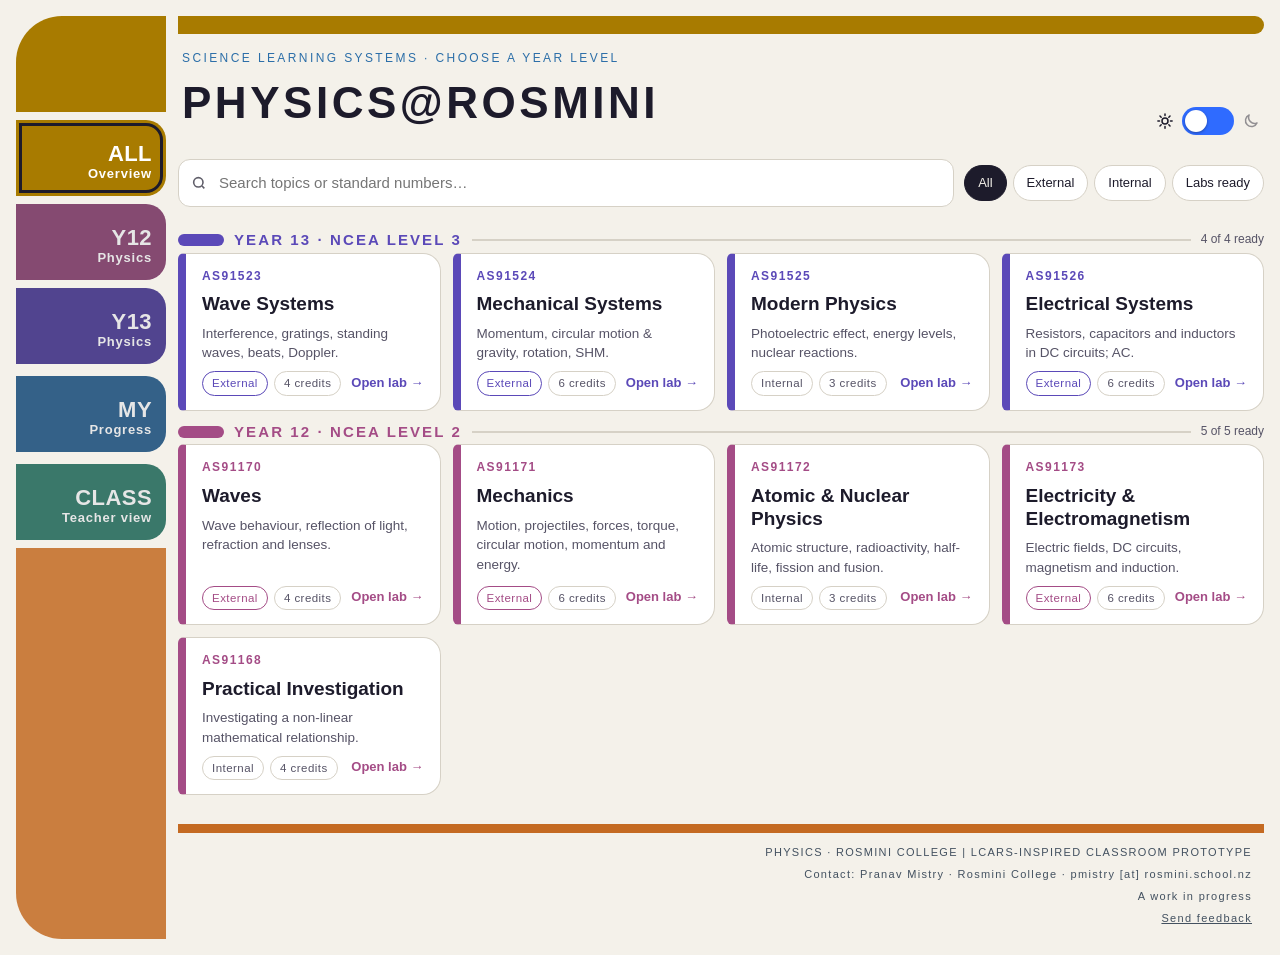
==== commit 647ea98d: "v1.29: home page topic order matches across years; Y13 practical removed Co-Authored-By: Claude Opus" ====
--- a/index.html
+++ b/index.html
@@ -352,7 +352,6 @@
    ================================================================= */
 const TOPICS = [
   // ---- Year 13 · NCEA Level 3 Physics (in ESA study guide order) ----
-  { y:13, as:"91521", title:"Practical Investigation", blurb:"Testing a non-linear physics relationship.", cr:4, type:"int", path:"" },
   { y:13, as:"91523", title:"Wave Systems", blurb:"Interference, gratings, standing waves, beats, Doppler.", cr:4, type:"ext", path:"y13/waves.html" },
   { y:13, as:"91524", title:"Mechanical Systems", blurb:"Momentum, circular motion & gravity, rotation, SHM.", cr:6, type:"ext", path:"y13/mechanics.html" },
   { y:13, as:"91525", title:"Modern Physics", blurb:"Photoelectric effect, energy levels, nuclear reactions.", cr:3, type:"int", path:"y13/modern.html" },
@@ -361,8 +360,8 @@
   // ---- Year 12 · NCEA Level 2 Physics ----
   { y:12, as:"91170", title:"Waves", blurb:"Wave behaviour, reflection of light, refraction and lenses.", cr:4, type:"ext", path:"y12/waves.html" },
   { y:12, as:"91171", title:"Mechanics", blurb:"Motion, projectiles, forces, torque, circular motion, momentum and energy.", cr:6, type:"ext", path:"y12/mechanics.html" },
+  { y:12, as:"91172", title:"Atomic & Nuclear Physics", blurb:"Atomic structure, radioactivity, half-life, fission and fusion.", cr:3, type:"int", path:"y12/nuclear.html" },
   { y:12, as:"91173", title:"Electricity & Electromagnetism", blurb:"Electric fields, DC circuits, magnetism and induction.", cr:6, type:"ext", path:"y12/electricity.html" },
-  { y:12, as:"91172", title:"Atomic & Nuclear Physics", blurb:"Atomic structure, radioactivity, half-life, fission and fusion.", cr:3, type:"int", path:"y12/nuclear.html" },
   { y:12, as:"91168", title:"Practical Investigation", blurb:"Investigating a non-linear mathematical relationship.", cr:4, type:"int", path:"y12/practical.html" },
 ];
 
